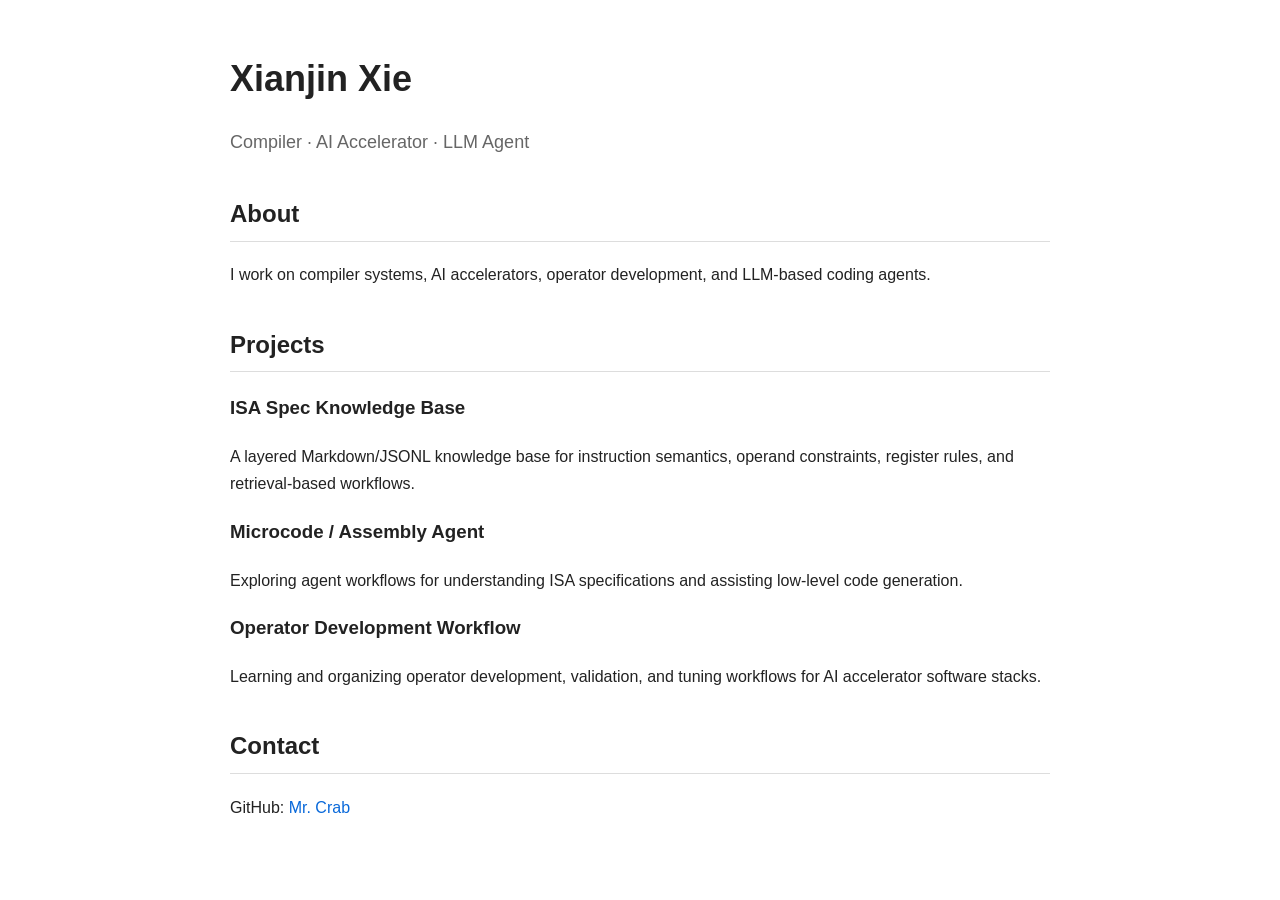
==== index.html @ 7b3e3276 "Add homepage" ====
<!doctype html>
<html lang="zh-CN">
<head>
  <meta charset="utf-8">
  <meta name="viewport" content="width=device-width, initial-scale=1">
  <title>Mr. Crab</title>
  <style>
    body {
      max-width: 820px;
      margin: 48px auto;
      padding: 0 20px;
      font-family: -apple-system, BlinkMacSystemFont, "Segoe UI", Arial, sans-serif;
      line-height: 1.7;
      color: #222;
    }

    h1 {
      font-size: 36px;
      margin-bottom: 8px;
    }

    h2 {
      margin-top: 36px;
      border-bottom: 1px solid #ddd;
      padding-bottom: 6px;
    }

    a {
      color: #0969da;
      text-decoration: none;
    }

    a:hover {
      text-decoration: underline;
    }

    .subtitle {
      color: #666;
      font-size: 18px;
    }

    .project {
      margin-bottom: 18px;
    }
  </style>
</head>
<body>
  <h1>Xianjin Xie</h1>
  <p class="subtitle">Compiler · AI Accelerator · LLM Agent</p>

  <h2>About</h2>
  <p>
    I work on compiler systems, AI accelerators, operator development,
    and LLM-based coding agents.
  </p>

  <h2>Projects</h2>

  <div class="project">
    <h3>ISA Spec Knowledge Base</h3>
    <p>
      A layered Markdown/JSONL knowledge base for instruction semantics,
      operand constraints, register rules, and retrieval-based workflows.
    </p>
  </div>

  <div class="project">
    <h3>Microcode / Assembly Agent</h3>
    <p>
      Exploring agent workflows for understanding ISA specifications and
      assisting low-level code generation.
    </p>
  </div>

  <div class="project">
    <h3>Operator Development Workflow</h3>
    <p>
      Learning and organizing operator development, validation, and tuning
      workflows for AI accelerator software stacks.
    </p>
  </div>

  <h2>Contact</h2>
  <p>
    GitHub:
    <a href="https://github.com/Fuuuchch-hash">Mr. Crab</a>
  </p>
</body>
</html>
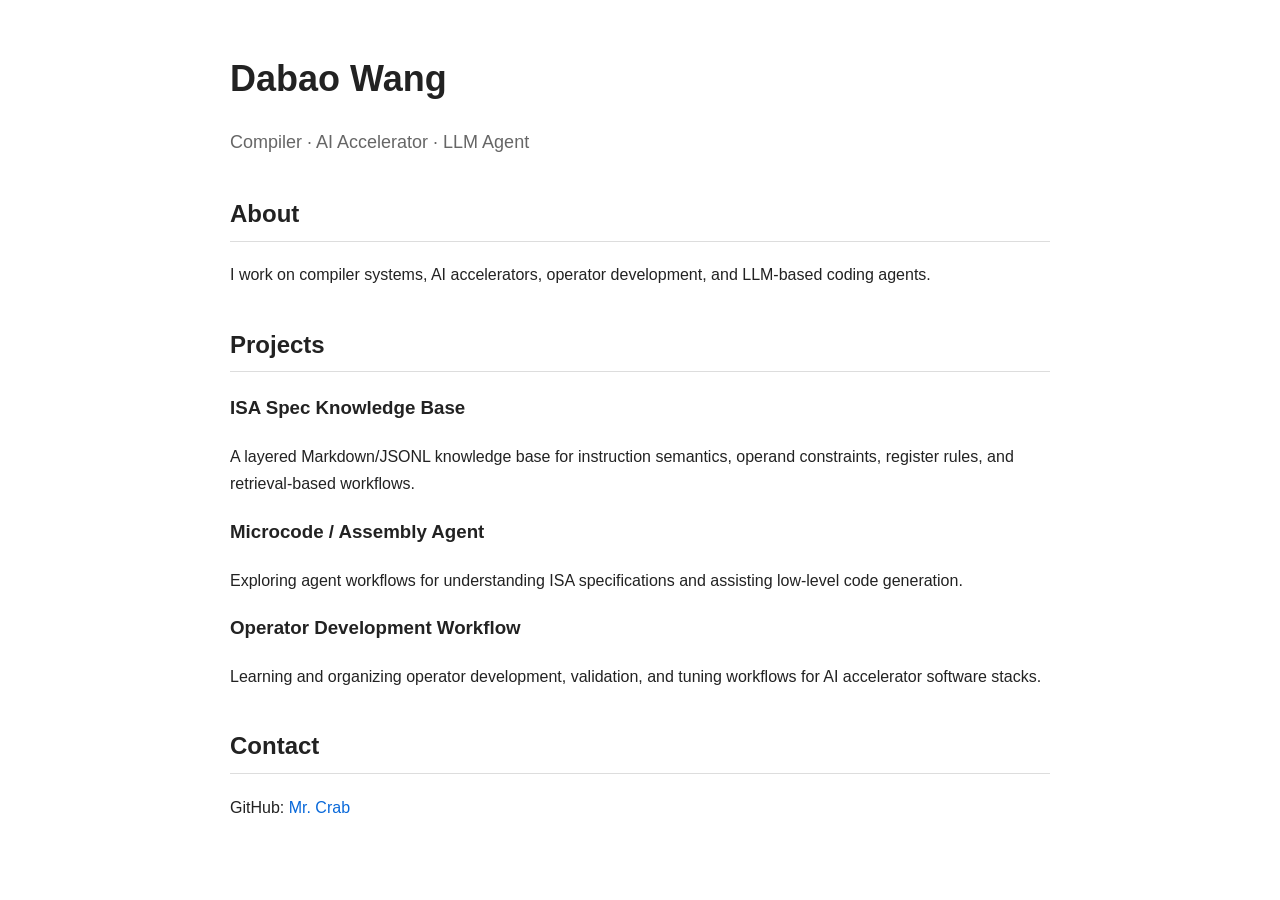
==== commit 68d45189: "Hide my real name" ====
--- a/index.html
+++ b/index.html
@@ -45,7 +45,7 @@
   </style>
 </head>
 <body>
-  <h1>Xianjin Xie</h1>
+  <h1>Dabao Wang</h1>
   <p class="subtitle">Compiler · AI Accelerator · LLM Agent</p>
 
   <h2>About</h2>
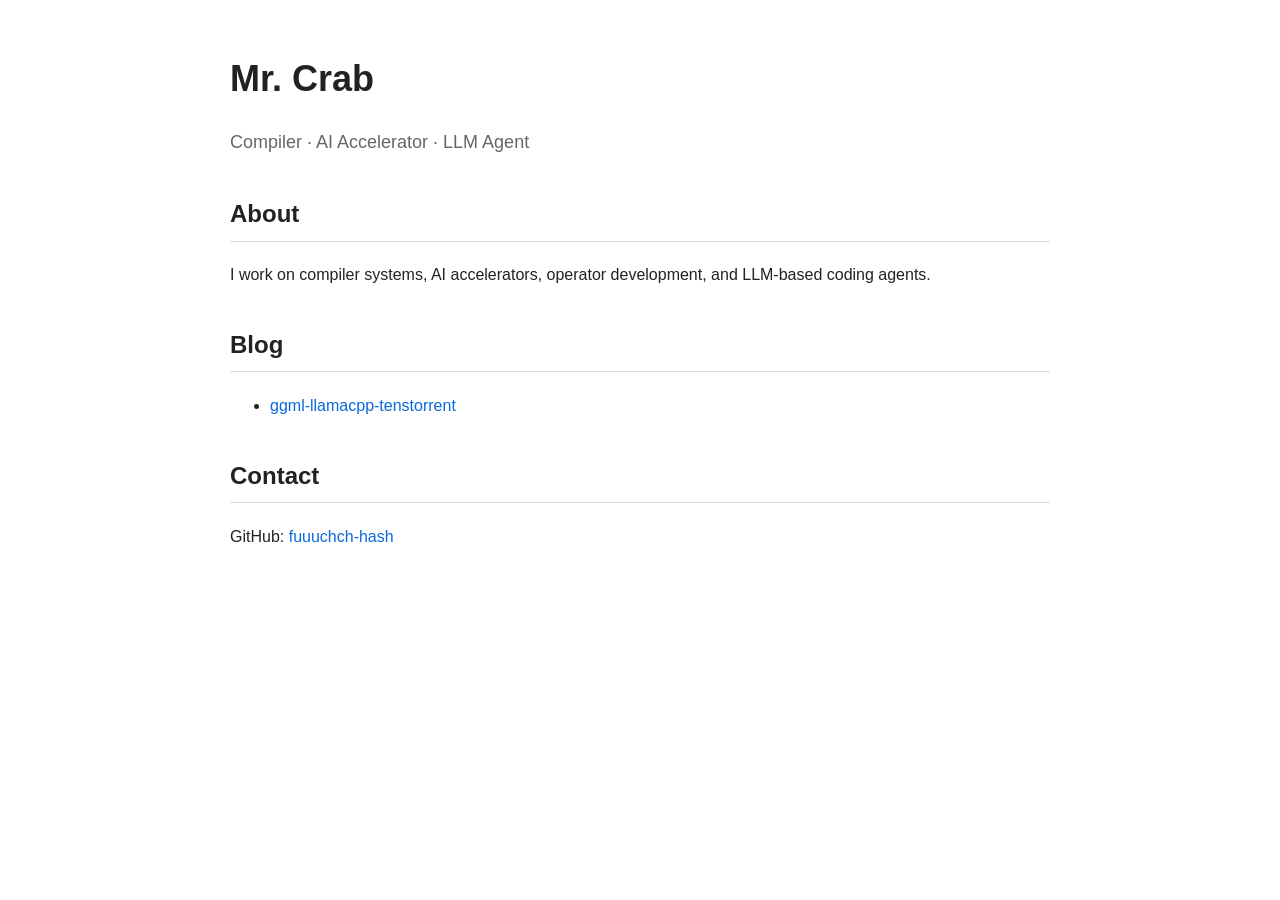
==== commit 0b308886: "Add homepage and blog page" ====
--- a/index.html
+++ b/index.html
@@ -38,14 +38,10 @@
       color: #666;
       font-size: 18px;
     }
-
-    .project {
-      margin-bottom: 18px;
-    }
   </style>
 </head>
 <body>
-  <h1>Dabao Wang</h1>
+  <h1>Mr. Crab</h1>
   <p class="subtitle">Compiler · AI Accelerator · LLM Agent</p>
 
   <h2>About</h2>
@@ -54,36 +50,15 @@
     and LLM-based coding agents.
   </p>
 
-  <h2>Projects</h2>
-
-  <div class="project">
-    <h3>ISA Spec Knowledge Base</h3>
-    <p>
-      A layered Markdown/JSONL knowledge base for instruction semantics,
-      operand constraints, register rules, and retrieval-based workflows.
-    </p>
-  </div>
-
-  <div class="project">
-    <h3>Microcode / Assembly Agent</h3>
-    <p>
-      Exploring agent workflows for understanding ISA specifications and
-      assisting low-level code generation.
-    </p>
-  </div>
-
-  <div class="project">
-    <h3>Operator Development Workflow</h3>
-    <p>
-      Learning and organizing operator development, validation, and tuning
-      workflows for AI accelerator software stacks.
-    </p>
-  </div>
+  <h2>Blog</h2>
+  <ul>
+    <li><a href="posts/ggml-llamacpp-tenstorrent/index.html">ggml-llamacpp-tenstorrent</a></li>
+  </ul>
 
   <h2>Contact</h2>
   <p>
     GitHub:
-    <a href="https://github.com/Fuuuchch-hash">Mr. Crab</a>
+    <a href="https://github.com/fuuuchch-hash">fuuuchch-hash</a>
   </p>
 </body>
-</html>
+</html>
